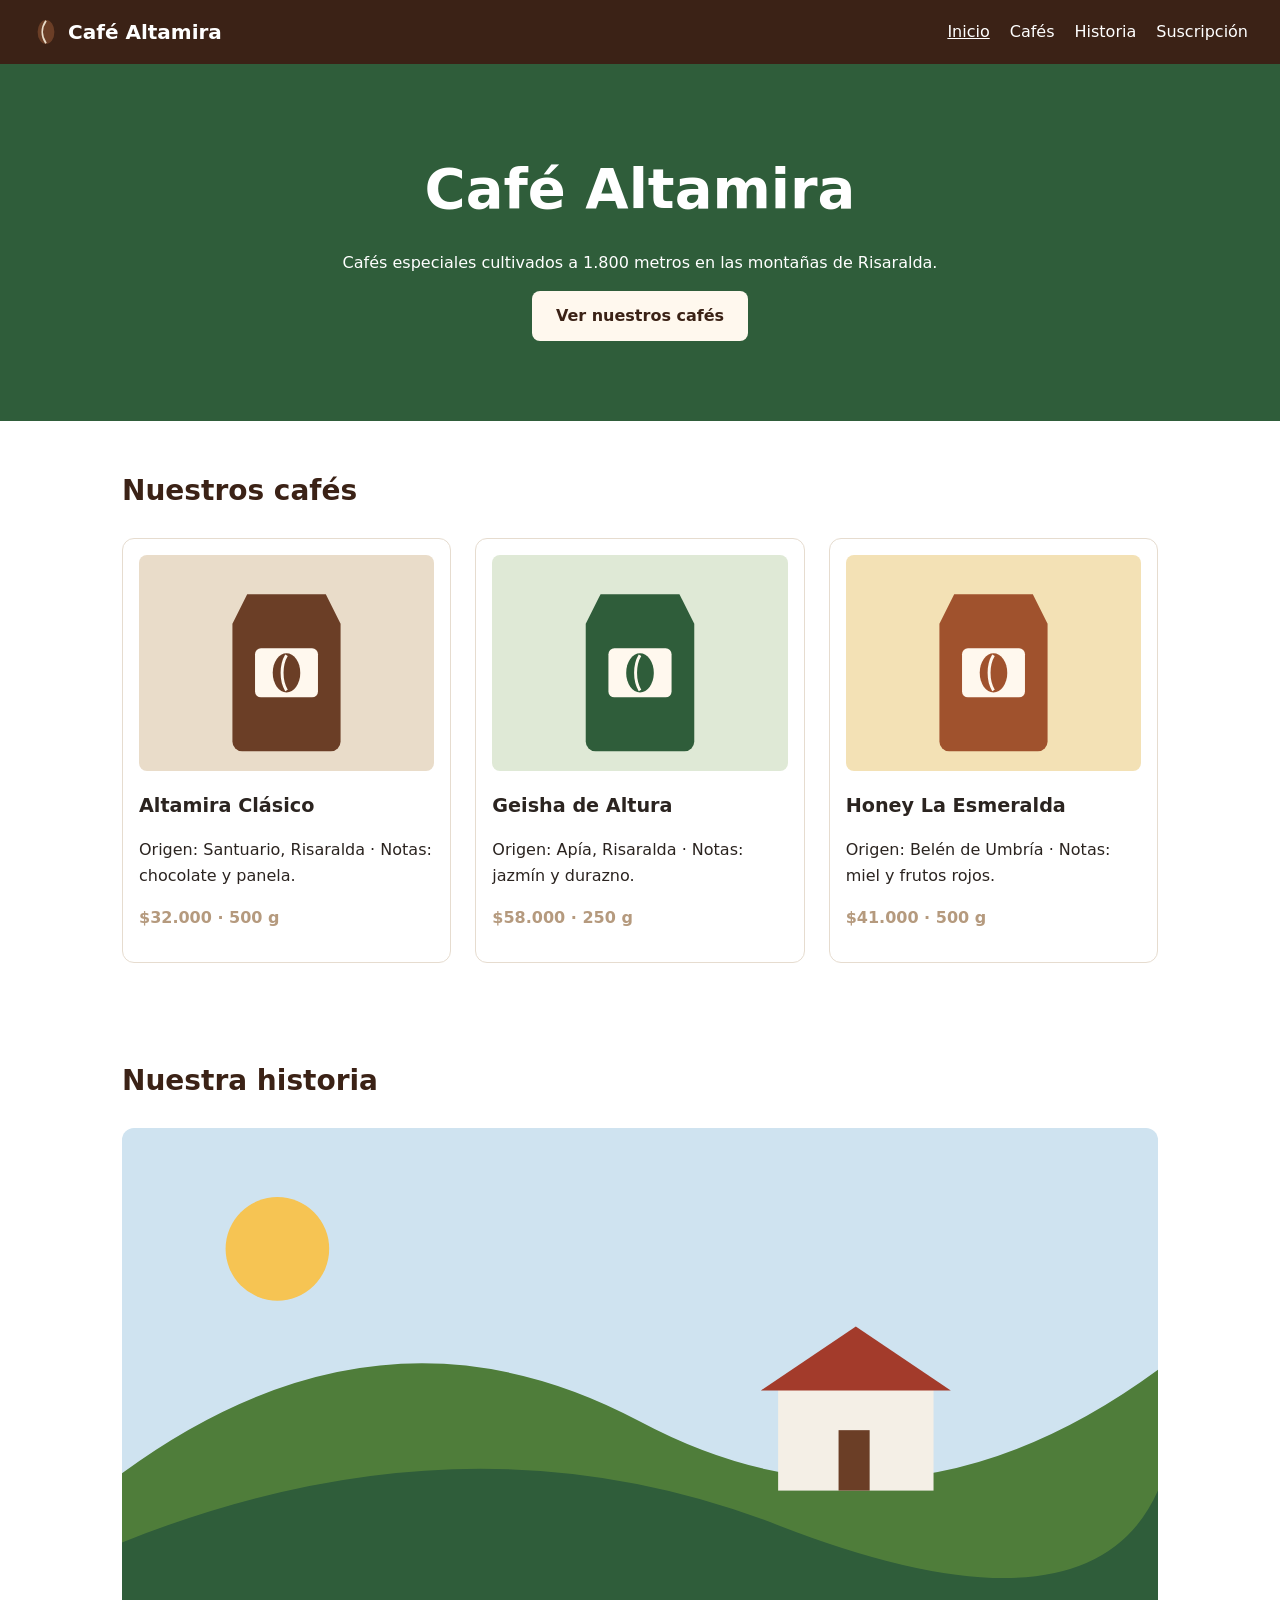
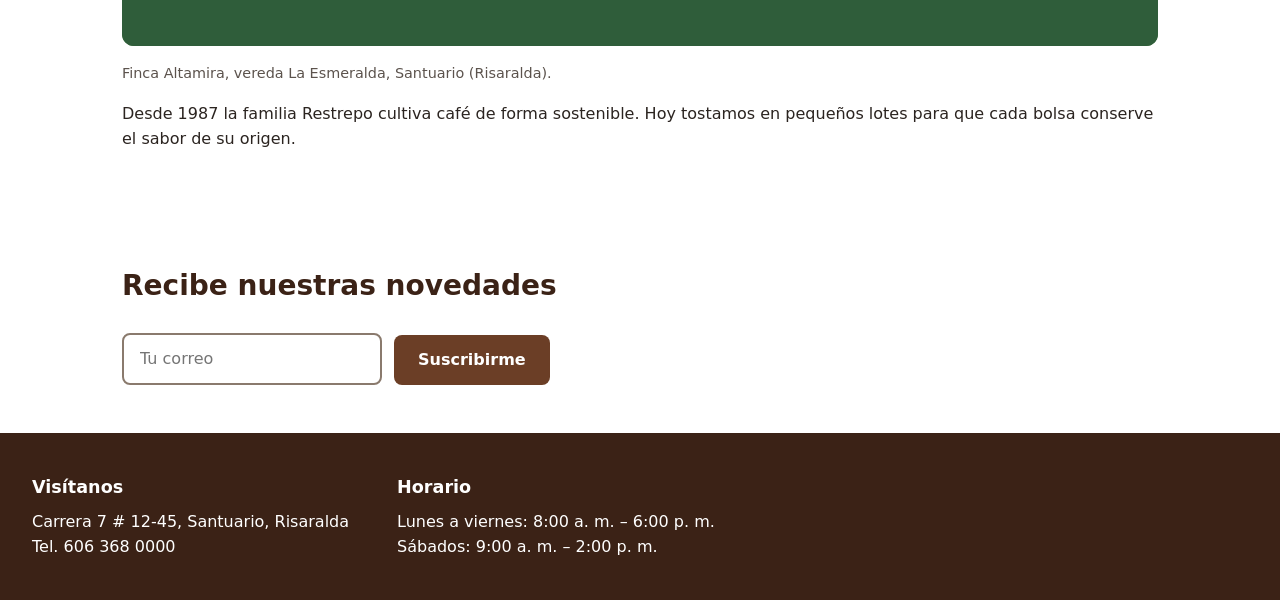
==== index.html @ e320cf99 "Primer commit del proyecto Cafe Altamira" ====
<!DOCTYPE html>
<html lang="es">
<head>
  <meta charset="UTF-8">
  <meta name="viewport" content="width=device-width, initial-scale=1.0">
  <title>Café Altamira · Cafés especiales del Eje Cafetero</title>
  <link rel="stylesheet" href="css/estilos.css">
</head>
<body>
  <!-- ============================================================
       TODO G1 (parte 1): el PRIMER elemento del body debe ser un enlace
       "Saltar al contenido" con class="saltar" que lleve a #contenido.
       ============================================================ -->

  <!-- ============================================================
       EJEMPLO RESUELTO 1 · Encabezado y navegación
       - <header> es un landmark: el lector de pantalla lo anuncia como "banner".
       - <nav> con aria-label distingue este menú de otros menús de la página.
       - Los enlaces van en una lista <ul>: el lector anuncia "lista, 4 elementos".
       ============================================================ -->
  <header class="encabezado">
    <a class="logo" href="index.html">
      <img src="img/grano.svg" alt="" width="28" height="28">
      Café Altamira
    </a>
    <nav aria-label="Principal">
      <ul class="menu">
        <li><a href="index.html" aria-current="page">Inicio</a></li>
        <li><a href="#cafes">Cafés</a></li>
        <li><a href="#historia">Historia</a></li>
        <li><a href="#suscripcion">Suscripción</a></li>
      </ul>
    </nav>
  </header>

  <!-- TODO G1 (parte 2): este div es el contenido principal.
       Conviértelo en <main id="contenido"> (y cierra con </main>). -->
  <div class="contenido">

    <!-- TODO G1 (parte 3): el título de la portada es un div con letra grande.
         Debe ser el ÚNICO <h1> de la página. -->
    <div class="hero">
      <div class="titulo-grande">Café Altamira</div>
      <p>Cafés especiales cultivados a 1.800 metros en las montañas de Risaralda.</p>
      <a class="boton" href="#cafes">Ver nuestros cafés</a>
    </div>

    <!-- ============================================================
         TODO G2 · Catálogo
         - El contenedor debe ser <section id="cafes"> con un <h2>.
         - Cada producto debe ser un <article> con el nombre en <h3>.
         - Cada imagen necesita un alt que describa el producto (no el nombre del archivo).
         ============================================================ -->
    <div class="seccion" id="cafes">
      <div class="subtitulo">Nuestros cafés</div>
      <div class="productos">
        <div class="producto">
          <img src="img/cafe-clasico.svg" width="300" height="220">
          <div class="nombre">Altamira Clásico</div>
          <p>Origen: Santuario, Risaralda · Notas: chocolate y panela.</p>
          <p class="precio">$32.000 · 500 g</p>
        </div>
        <div class="producto">
          <img src="img/cafe-geisha.svg" width="300" height="220">
          <div class="nombre">Geisha de Altura</div>
          <p>Origen: Apía, Risaralda · Notas: jazmín y durazno.</p>
          <p class="precio">$58.000 · 250 g</p>
        </div>
        <div class="producto">
          <img src="img/cafe-honey.svg" width="300" height="220">
          <div class="nombre">Honey La Esmeralda</div>
          <p>Origen: Belén de Umbría · Notas: miel y frutos rojos.</p>
          <p class="precio">$41.000 · 500 g</p>
        </div>
      </div>
    </div>

    <!-- ============================================================
         EJEMPLO RESUELTO 2 · Sección con figura
         - aria-labelledby une la sección con su título: el lector la anuncia
           como "región, Nuestra historia".
         - <figure> + <figcaption> asocian la imagen con su pie de foto.
         - El alt describe lo que se VE; el figcaption agrega contexto.
         ============================================================ -->
    <section id="historia" class="seccion" aria-labelledby="historia-titulo">
      <h2 id="historia-titulo">Nuestra historia</h2>
      <figure class="figura">
        <img src="img/finca.svg" width="600" height="300"
             alt="Casa de la finca con techo rojo entre montañas verdes cubiertas de cafetales">
        <figcaption>Finca Altamira, vereda La Esmeralda, Santuario (Risaralda).</figcaption>
      </figure>
      <p>Desde 1987 la familia Restrepo cultiva café de forma sostenible. Hoy tostamos
        en pequeños lotes para que cada bolsa conserve el sabor de su origen.</p>
    </section>

    <!-- ============================================================
         TODO G3 · Suscripción
         - Usa <section id="suscripcion"> con un <h2> y un <form> real.
         - El campo de correo necesita: <label for="...">, type="email", id y required.
         - El "botón" es un div con onclick: cámbialo por <button type="submit">.
         ============================================================ -->
    <div class="seccion" id="suscripcion">
      <div class="subtitulo">Recibe nuestras novedades</div>
      <div class="formulario">
        <input type="text" placeholder="Tu correo">
        <div class="boton" onclick="alert('¡Gracias!')">Suscribirme</div>
      </div>
    </div>

  </div>

  <!-- ============================================================
       TODO G4 · Pie de página
       - El contenedor debe ser <footer>.
       - La dirección y el teléfono van dentro de <address>.
       - El horario es una tabla de datos: <table> con <caption>,
         y celdas de encabezado <th scope="col"> / <th scope="row">.
       ============================================================ -->
  <div class="pie">
    <div>
      <div class="pie-titulo">Visítanos</div>
      <div>Carrera 7 # 12-45, Santuario, Risaralda</div>
      <div>Tel. 606 368 0000</div>
    </div>
    <div>
      <div class="pie-titulo">Horario</div>
      <div>Lunes a viernes: 8:00 a. m. – 6:00 p. m.</div>
      <div>Sábados: 9:00 a. m. – 2:00 p. m.</div>
    </div>
  </div>
</body>
</html>
---- css/estilos.css ----
/* ===== Café Altamira · estilos base ===== */
:root {
  --cafe: #6b3e26;
  --cafe-oscuro: #3b2216;
  --verde: #2f5d3a;
  --crema: #fff8ee;
  --texto: #2b2420;
}

* { box-sizing: border-box; }

body {
  margin: 0;
  font-family: system-ui, "Segoe UI", Arial, sans-serif;
  color: var(--texto);
  background: #ffffff;
  line-height: 1.6;
}

/* TODO G1 (parte 4): esta regla esconde el foco y deja sin guía a quien
   navega con teclado. Bórrala y agrega una regla :focus-visible con un
   outline visible (por ejemplo 3px solid). */
*:focus { outline: none; }

/* Enlace "Saltar al contenido": oculto hasta que recibe el foco */
.saltar {
  position: absolute;
  left: 1rem;
  top: -3rem;
  padding: .5rem 1rem;
  background: var(--cafe-oscuro);
  color: #fff;
  z-index: 10;
}
.saltar:focus { top: 1rem; }

/* ----- Encabezado ----- */
.encabezado {
  display: flex;
  flex-wrap: wrap;
  justify-content: space-between;
  align-items: center;
  gap: 1rem;
  padding: 1rem 2rem;
  background: var(--cafe-oscuro);
}
.logo {
  display: flex;
  align-items: center;
  gap: .5rem;
  color: #fff;
  font-weight: 700;
  font-size: 1.25rem;
  text-decoration: none;
}
.menu {
  display: flex;
  flex-wrap: wrap;
  gap: .5rem 1.25rem;
  list-style: none;
  margin: 0;
  padding: 0;
}
.menu a { color: #fff; text-decoration: none; }
.menu a:hover,
.menu a[aria-current="page"] { text-decoration: underline; }

/* ----- Portada ----- */
.hero {
  padding: 5rem 2rem;
  text-align: center;
  background: var(--verde);
  color: #fff;
}
.hero h1,
.titulo-grande {
  margin: 0 0 .5rem;
  font-size: clamp(2rem, 6vw, 3.5rem);
  font-weight: 800;
}
.boton {
  display: inline-block;
  padding: .75rem 1.5rem;
  border: 0;
  border-radius: .5rem;
  background: var(--crema);
  color: var(--cafe-oscuro);
  font: inherit;
  font-weight: 700;
  text-decoration: none;
  cursor: pointer;
}

/* ----- Secciones ----- */
.seccion {
  max-width: 1100px;
  margin: 0 auto;
  padding: 3rem 2rem;
}
.seccion h2,
.subtitulo {
  font-size: 1.75rem;
  font-weight: 700;
  margin: 0 0 1.5rem;
  color: var(--cafe-oscuro);
}

/* ----- Catálogo ----- */
.productos {
  display: grid;
  grid-template-columns: repeat(auto-fit, minmax(240px, 1fr));
  gap: 1.5rem;
}
.producto {
  padding: 1rem;
  border: 1px solid #e6dccf;
  border-radius: .75rem;
  background: #fff;
}
.producto img { width: 100%; height: auto; border-radius: .5rem; }
.producto h3,
.nombre { font-size: 1.2rem; font-weight: 700; margin: .75rem 0 .25rem; }

/* TODO G2 (parte 4): este color tiene un contraste de 2.7:1 sobre blanco.
   WCAG AA pide 4.5:1. Cámbialo por uno más oscuro (por ejemplo var(--cafe)). */
.precio {
  font-weight: 700;
  color: #b59a7e;
}

/* ----- Historia ----- */
.figura { margin: 0 0 1rem; }
.figura img { width: 100%; height: auto; border-radius: .75rem; }
.figura figcaption { font-size: .9rem; color: #5c534d; margin-top: .5rem; }

/* ----- Suscripción ----- */
.formulario {
  display: flex;
  flex-wrap: wrap;
  gap: .75rem;
  align-items: flex-end;
}
.formulario label { display: block; font-weight: 600; margin-bottom: .25rem; }
.formulario input {
  padding: .7rem 1rem;
  min-width: 260px;
  border: 2px solid #8a7a6d;
  border-radius: .5rem;
  font: inherit;
}
.formulario .boton { background: var(--cafe); color: #fff; }

/* ----- Pie ----- */
.pie {
  display: flex;
  flex-wrap: wrap;
  gap: 3rem;
  padding: 2.5rem 2rem;
  background: var(--cafe-oscuro);
  color: #fff;
}
.pie h2,
.pie-titulo { font-size: 1.1rem; font-weight: 700; margin: 0 0 .5rem; }
.pie address { font-style: normal; }
.pie a { color: #fff; }
.pie table { border-collapse: collapse; }
.pie caption { text-align: left; font-weight: 700; margin-bottom: .5rem; }
.pie th,
.pie td { text-align: left; padding: .25rem 1rem .25rem 0; }
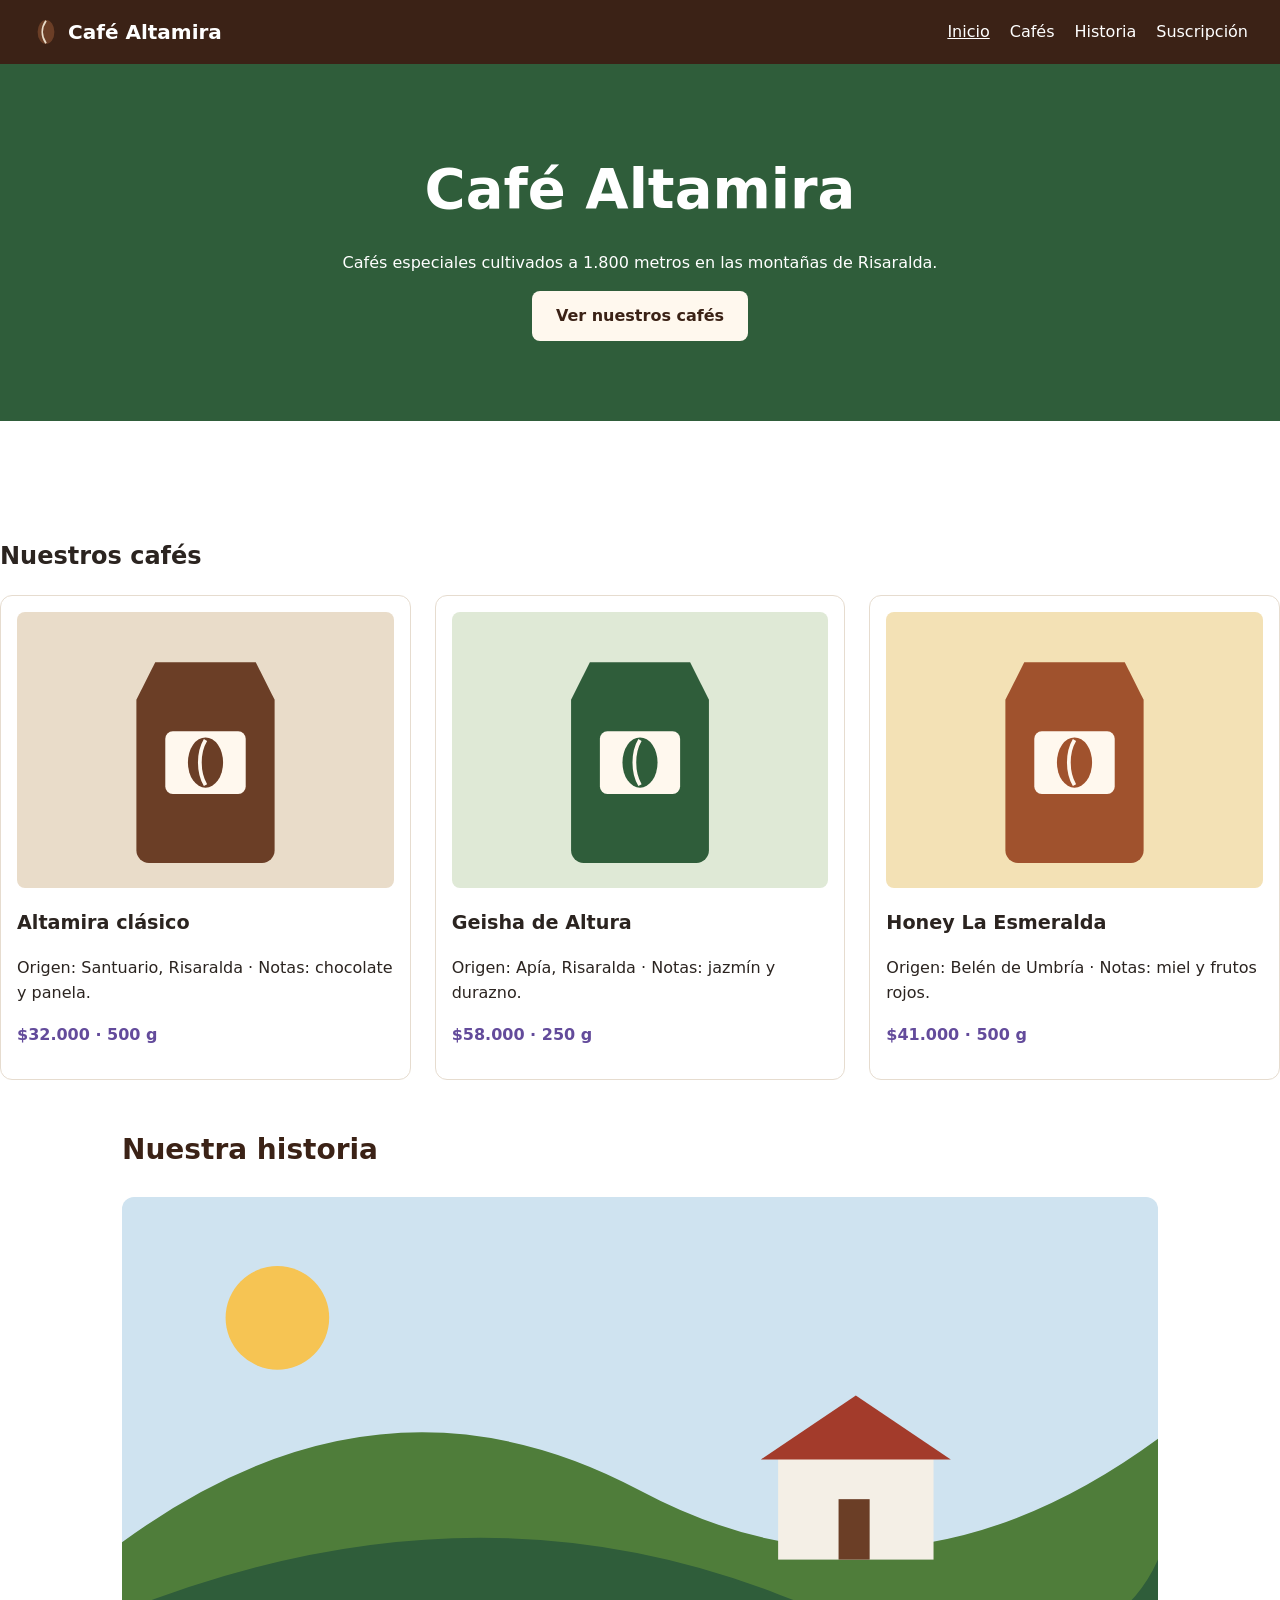
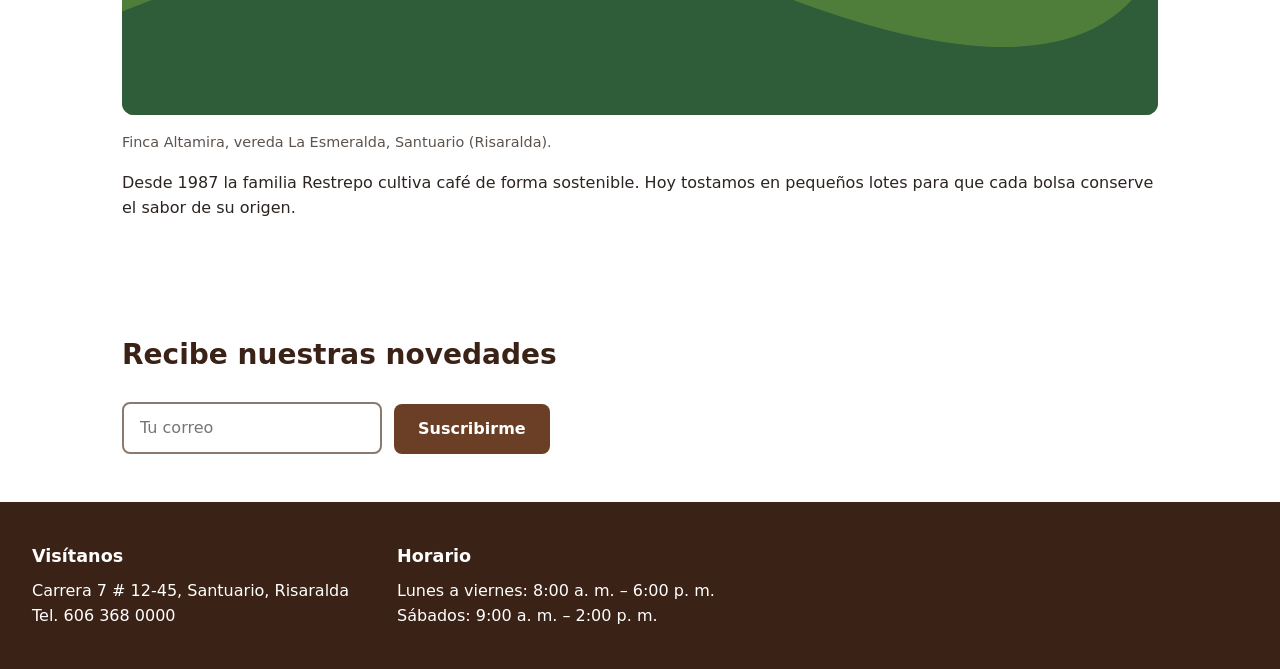
==== commit b93d76f5: "Convierte el catálogo en section y article accesibles (closes #2)" ====
--- a/index.html
+++ b/index.html
@@ -11,6 +11,8 @@
        TODO G1 (parte 1): el PRIMER elemento del body debe ser un enlace
        "Saltar al contenido" con class="saltar" que lleve a #contenido.
        ============================================================ -->
+  <a class="saltar" href="#contenido">Saltar al contenido</a>
+
 
   <!-- ============================================================
        EJEMPLO RESUELTO 1 · Encabezado y navegación
@@ -35,15 +37,15 @@
 
   <!-- TODO G1 (parte 2): este div es el contenido principal.
        Conviértelo en <main id="contenido"> (y cierra con </main>). -->
-  <div class="contenido">
+  <main id="contenido">
 
     <!-- TODO G1 (parte 3): el título de la portada es un div con letra grande.
          Debe ser el ÚNICO <h1> de la página. -->
     <div class="hero">
-      <div class="titulo-grande">Café Altamira</div>
+      <h1 class="titulo-grande">Café Altamira</h1>
       <p>Cafés especiales cultivados a 1.800 metros en las montañas de Risaralda.</p>
       <a class="boton" href="#cafes">Ver nuestros cafés</a>
-    </div>
+    </main>
 
     <!-- ============================================================
          TODO G2 · Catálogo
@@ -51,29 +53,29 @@
          - Cada producto debe ser un <article> con el nombre en <h3>.
          - Cada imagen necesita un alt que describa el producto (no el nombre del archivo).
          ============================================================ -->
-    <div class="seccion" id="cafes">
-      <div class="subtitulo">Nuestros cafés</div>
+    <section class="seccion" id="cafes"></section>
+      <h2>Nuestros cafés</h2>
       <div class="productos">
-        <div class="producto">
-          <img src="img/cafe-clasico.svg" width="300" height="220">
-          <div class="nombre">Altamira Clásico</div>
+        <article class="producto">
+          <img src="img/cafe-clasico.svg" width="300" height="220" alt="Bolsa de café Altamira Clásico de 500 gramos">
+          <h3 class="nombre">Altamira clásico</h3>
           <p>Origen: Santuario, Risaralda · Notas: chocolate y panela.</p>
           <p class="precio">$32.000 · 500 g</p>
-        </div>
-        <div class="producto">
-          <img src="img/cafe-geisha.svg" width="300" height="220">
-          <div class="nombre">Geisha de Altura</div>
+        </article>
+        <article class="producto">
+          <img src="img/cafe-geisha.svg" width="300" height="220" alt="Bolsa de café Geisha de Altura de 250 gramos">
+          <h3 class="nombre">Geisha de Altura</h3>
           <p>Origen: Apía, Risaralda · Notas: jazmín y durazno.</p>
           <p class="precio">$58.000 · 250 g</p>
-        </div>
-        <div class="producto">
-          <img src="img/cafe-honey.svg" width="300" height="220">
+      </article>
+        <article class="producto">
+          <img src="img/cafe-honey.svg" width="300" height="220" alt="Bolsa de café Honey La Esmeralda de 500 gramos">
           <div class="nombre">Honey La Esmeralda</div>
           <p>Origen: Belén de Umbría · Notas: miel y frutos rojos.</p>
           <p class="precio">$41.000 · 500 g</p>
-        </div>
+        </article>
       </div>
-    </div>
+    </section>
 
     <!-- ============================================================
          EJEMPLO RESUELTO 2 · Sección con figura
--- a/css/estilos.css
+++ b/css/estilos.css
@@ -20,7 +20,11 @@
 /* TODO G1 (parte 4): esta regla esconde el foco y deja sin guía a quien
    navega con teclado. Bórrala y agrega una regla :focus-visible con un
    outline visible (por ejemplo 3px solid). */
-*:focus { outline: none; }
+
+:focus-visible {
+    outline: 3px solid #1a73e8;
+    outline-offset: 2px;
+  }
 
 /* Enlace "Saltar al contenido": oculto hasta que recibe el foco */
 .saltar {
@@ -125,7 +129,7 @@
    WCAG AA pide 4.5:1. Cámbialo por uno más oscuro (por ejemplo var(--cafe)). */
 .precio {
   font-weight: 700;
-  color: #b59a7e;
+  color: #634b9b;
 }
 
 /* ----- Historia ----- */
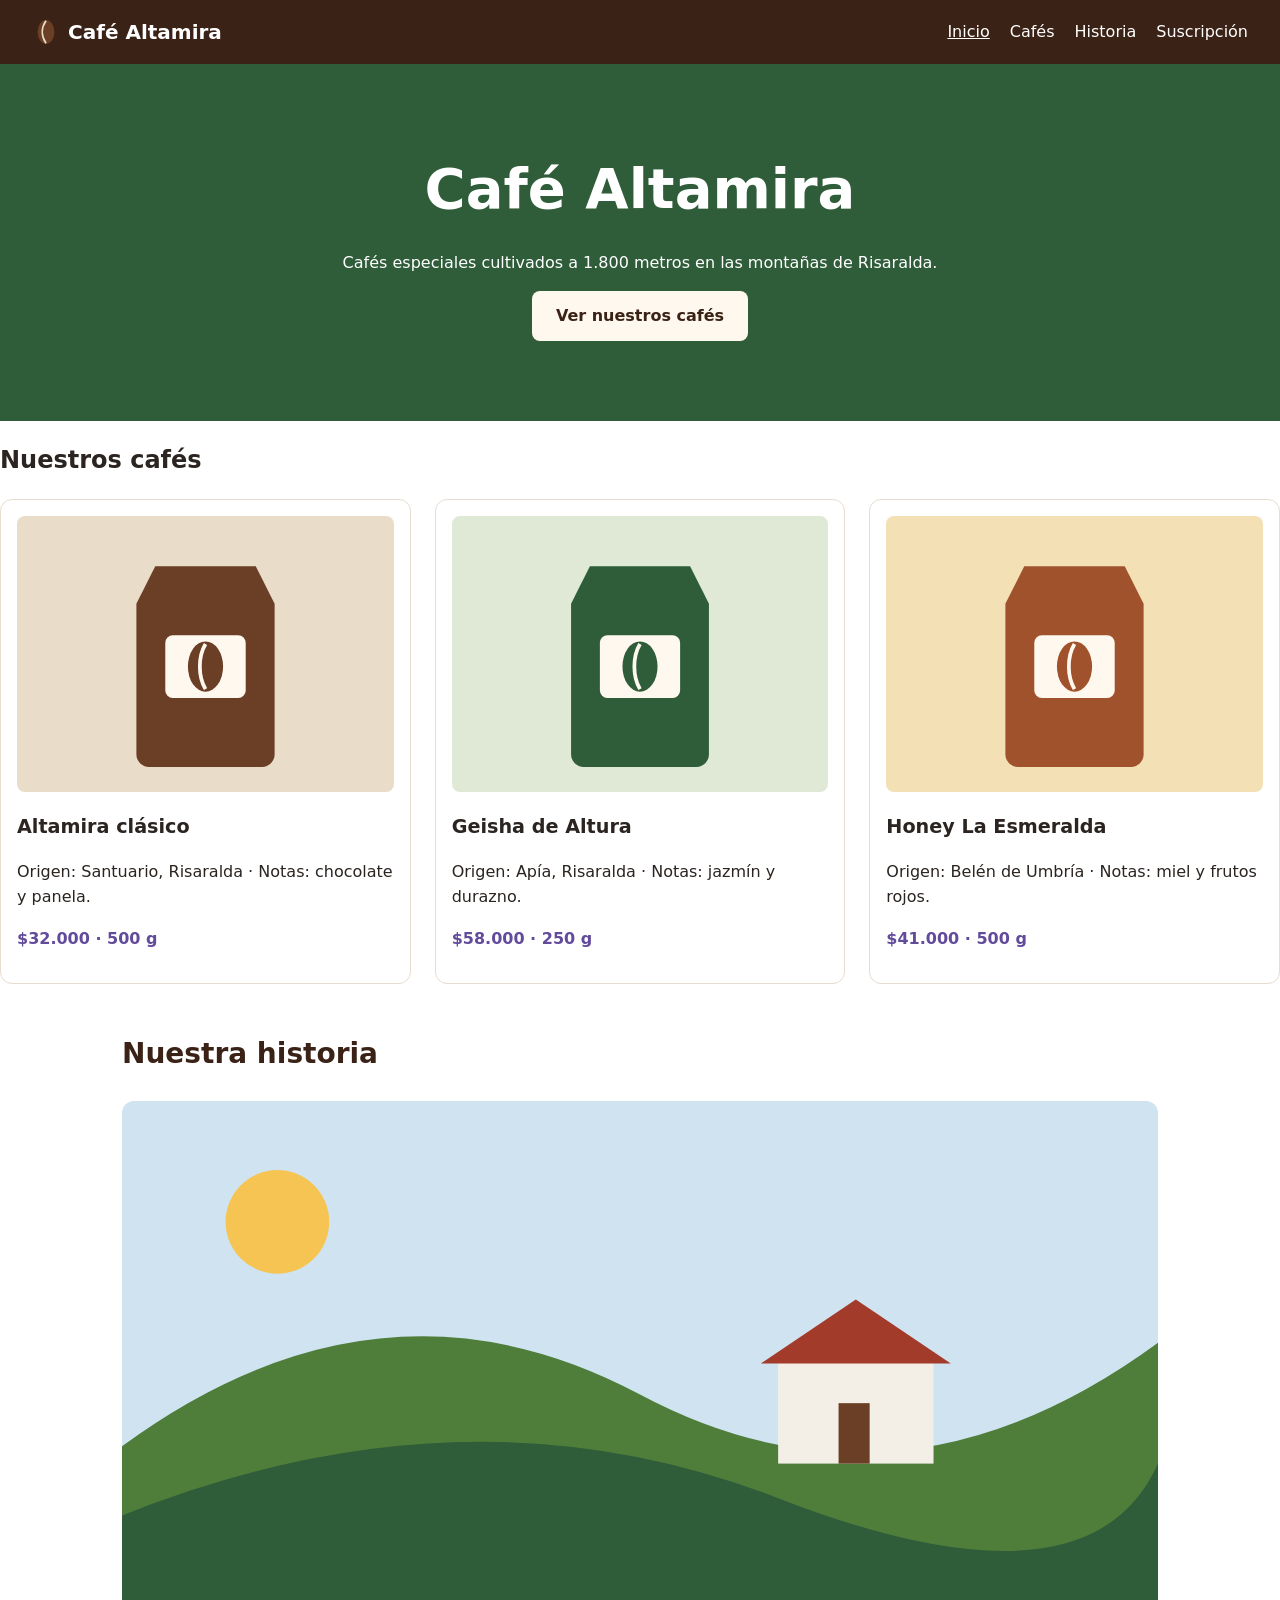
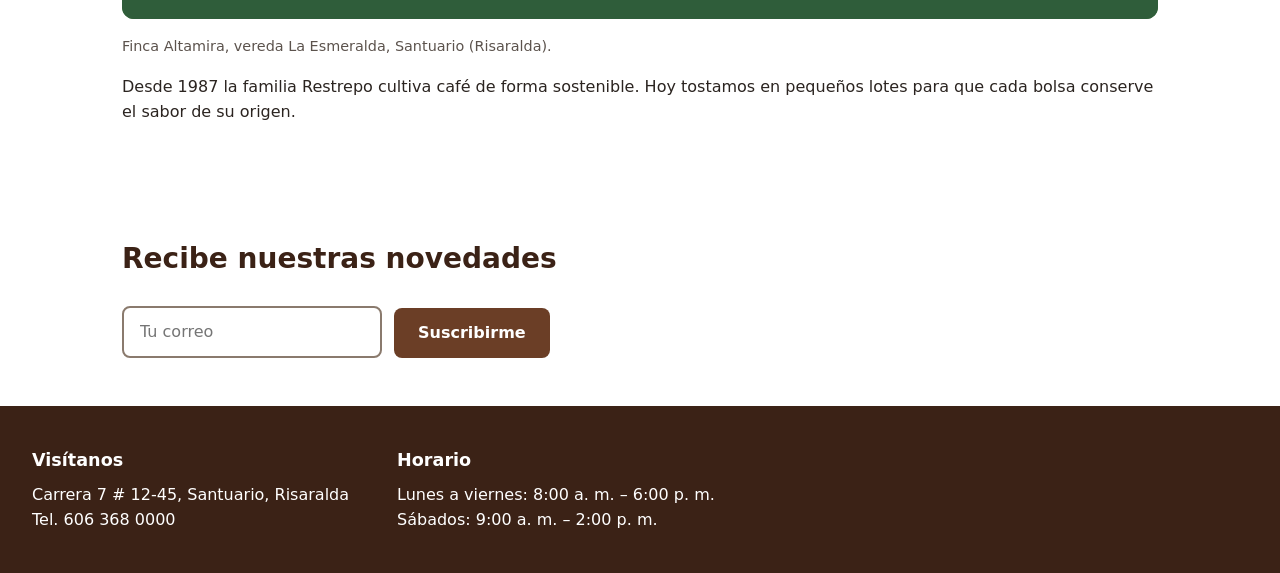
==== commit b324952e: "Completa G2: catálogo con section (closes #2)" ====
--- a/index.html
+++ b/index.html
@@ -53,7 +53,37 @@
          - Cada producto debe ser un <article> con el nombre en <h3>.
          - Cada imagen necesita un alt que describa el producto (no el nombre del archivo).
          ============================================================ -->
-    <section class="seccion" id="cafes"></section>
+<!-- ============================================================
+    <section id="cafes">
+      <h2>Nuestros cafés</h2>
+      <div class="productos">
+        <article class="producto">
+          <img src="img/cafe-clasico.svg" width="300" height="220" alt="Bolsa de café Altamira Clásico de 500 gramos">
+          <h3 class="nombre">Altamira clásico</h3>
+          <p>Origen: Santuario, Risaralda · Notas: chocolate y panela.</p>
+          <p class="precio">$32.000 · 500 g</p>
+        </article>
+
+        <article class="producto">
+          <img src="img/cafe-geisha.svg" width="300" height="220" alt="Bolsa de café Geisha de Altura de 250 gramos">
+          <h3 class="nombre">Geisha de Altura</h3>
+          <p>Origen: Apía, Risaralda · Notas: jazmín y durazno.</p>
+          <p class="precio">$58.000 · 250 g</p>
+        </article>
+
+        <article class="producto">
+          <img src="img/cafe-honey.svg" width="300" height="220" alt="Bolsa de café Honey La Esmeralda de 500 gramos">
+          <h3 class="nombre">Honey La Esmeralda</h3>
+          <p>Origen: Belén de Umbría · Notas: miel y frutos rojos.</p>
+          <p class="precio">$41.000 · 500 g</p>
+        </article>
+      </div>
+    </section>
+============================================================ -->
+
+
+    
+    <section id="cafes">
       <h2>Nuestros cafés</h2>
       <div class="productos">
         <article class="producto">
@@ -70,7 +100,7 @@
       </article>
         <article class="producto">
           <img src="img/cafe-honey.svg" width="300" height="220" alt="Bolsa de café Honey La Esmeralda de 500 gramos">
-          <div class="nombre">Honey La Esmeralda</div>
+          <h3 class="nombre">Honey La Esmeralda</h3>
           <p>Origen: Belén de Umbría · Notas: miel y frutos rojos.</p>
           <p class="precio">$41.000 · 500 g</p>
         </article>
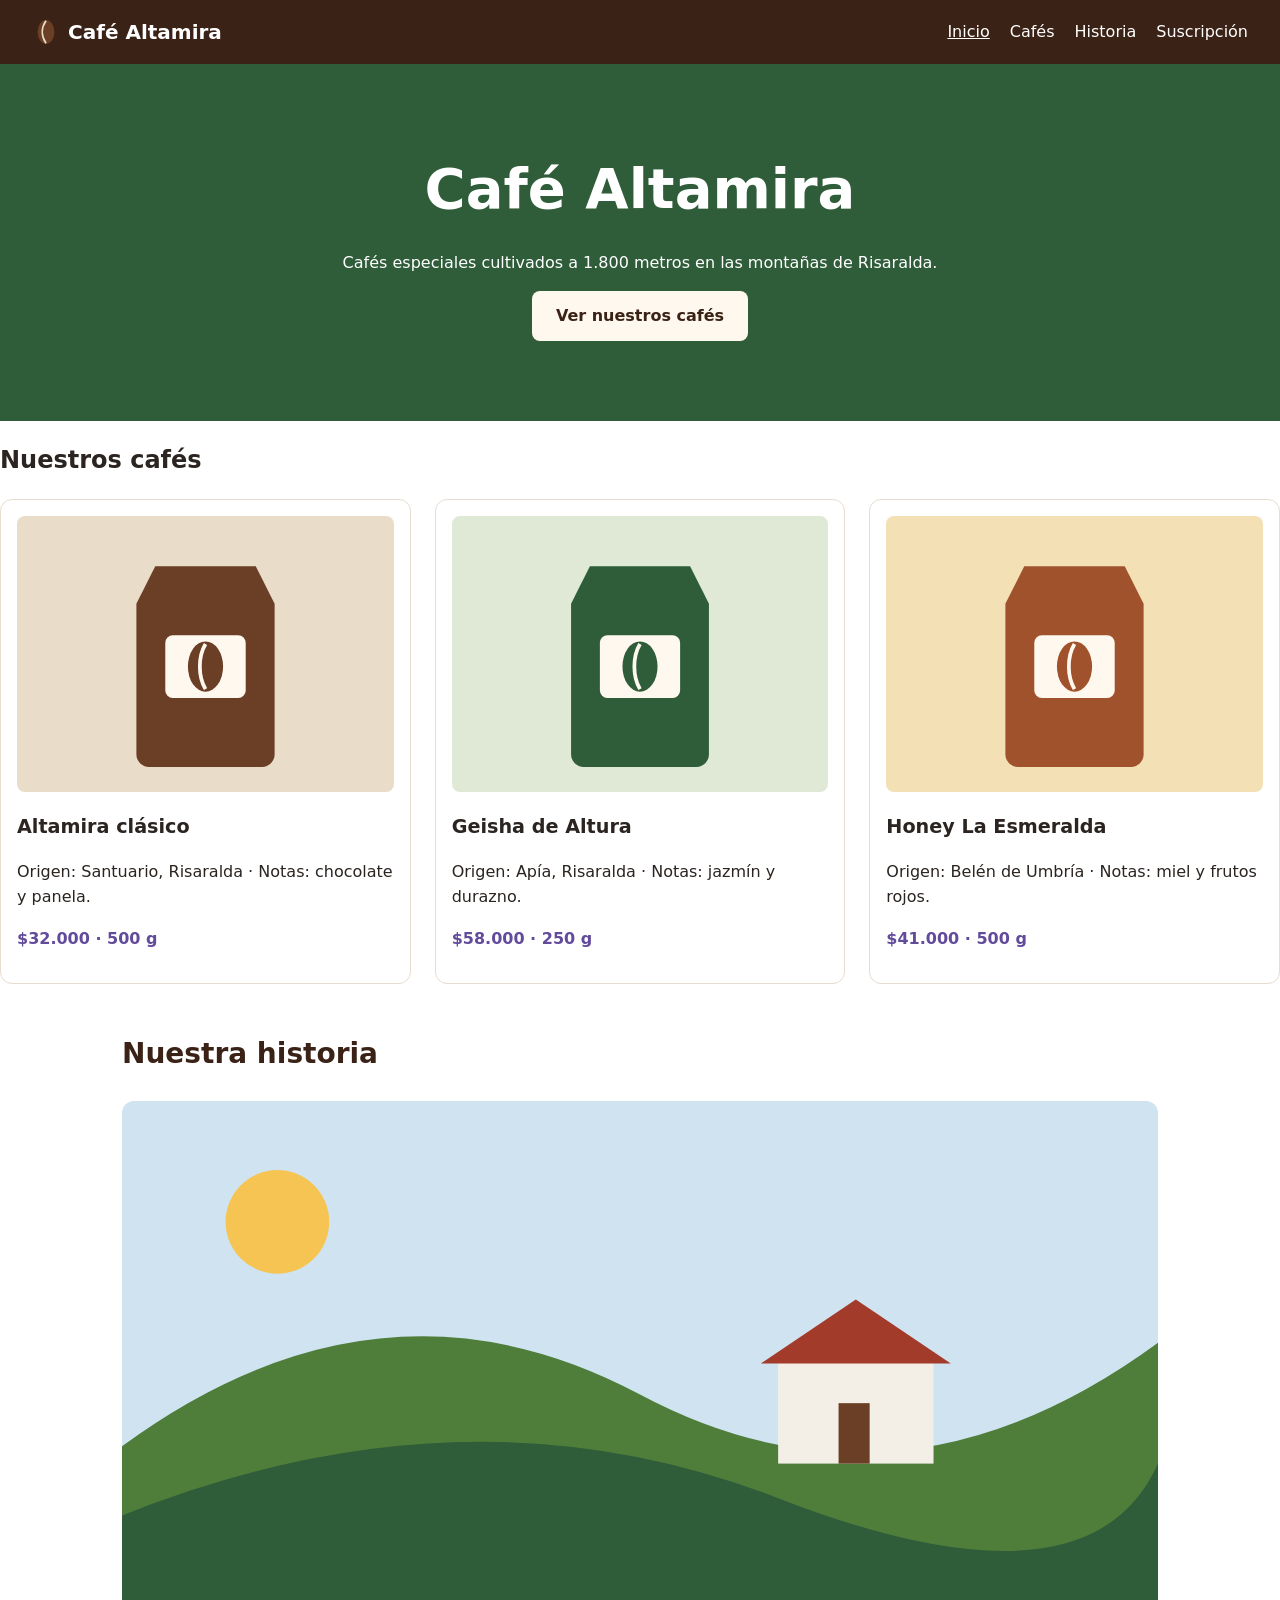
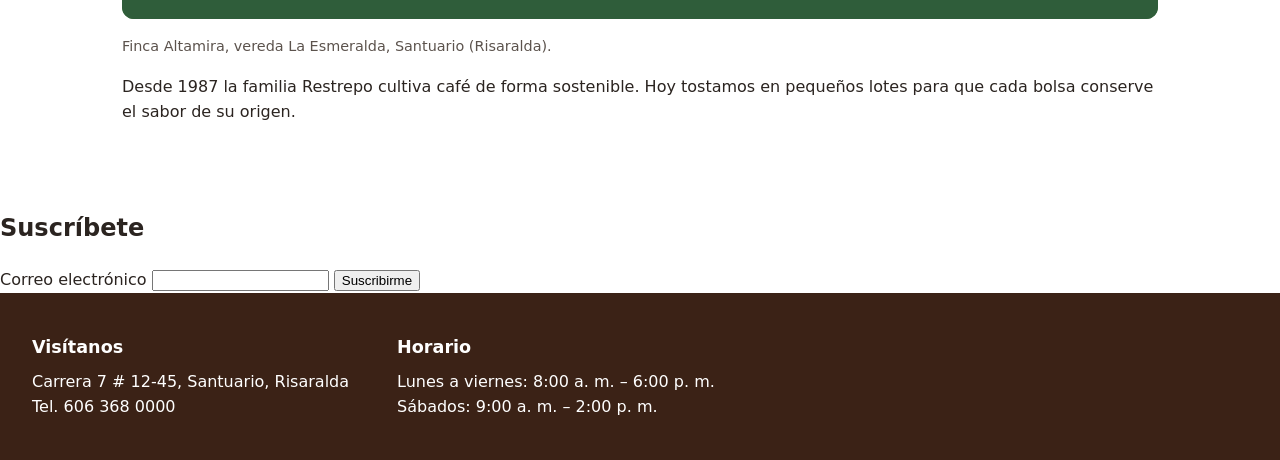
==== commit 126958e9: "Hace accesible el formulario de suscripción (closes #3)" ====
--- a/index.html
+++ b/index.html
@@ -130,8 +130,9 @@
          - Usa <section id="suscripcion"> con un <h2> y un <form> real.
          - El campo de correo necesita: <label for="...">, type="email", id y required.
          - El "botón" es un div con onclick: cámbialo por <button type="submit">.
-         ============================================================ -->
-    <div class="seccion" id="suscripcion">
+         
+    <div id="suscripcion">
+      <h2>Suscríbete</h2>
       <div class="subtitulo">Recibe nuestras novedades</div>
       <div class="formulario">
         <input type="text" placeholder="Tu correo">
@@ -140,7 +141,16 @@
     </div>
 
   </div>
+============================================================ -->
 
+    <section id="suscripcion">
+      <h2>Suscríbete</h2>
+      <form action="#" method="post">
+        <label for="correo">Correo electrónico</label>
+        <input type="email" id="correo" name="correo" required>
+        <button type="submit">Suscribirme</button>
+      </form>
+    </section>
   <!-- ============================================================
        TODO G4 · Pie de página
        - El contenedor debe ser <footer>.
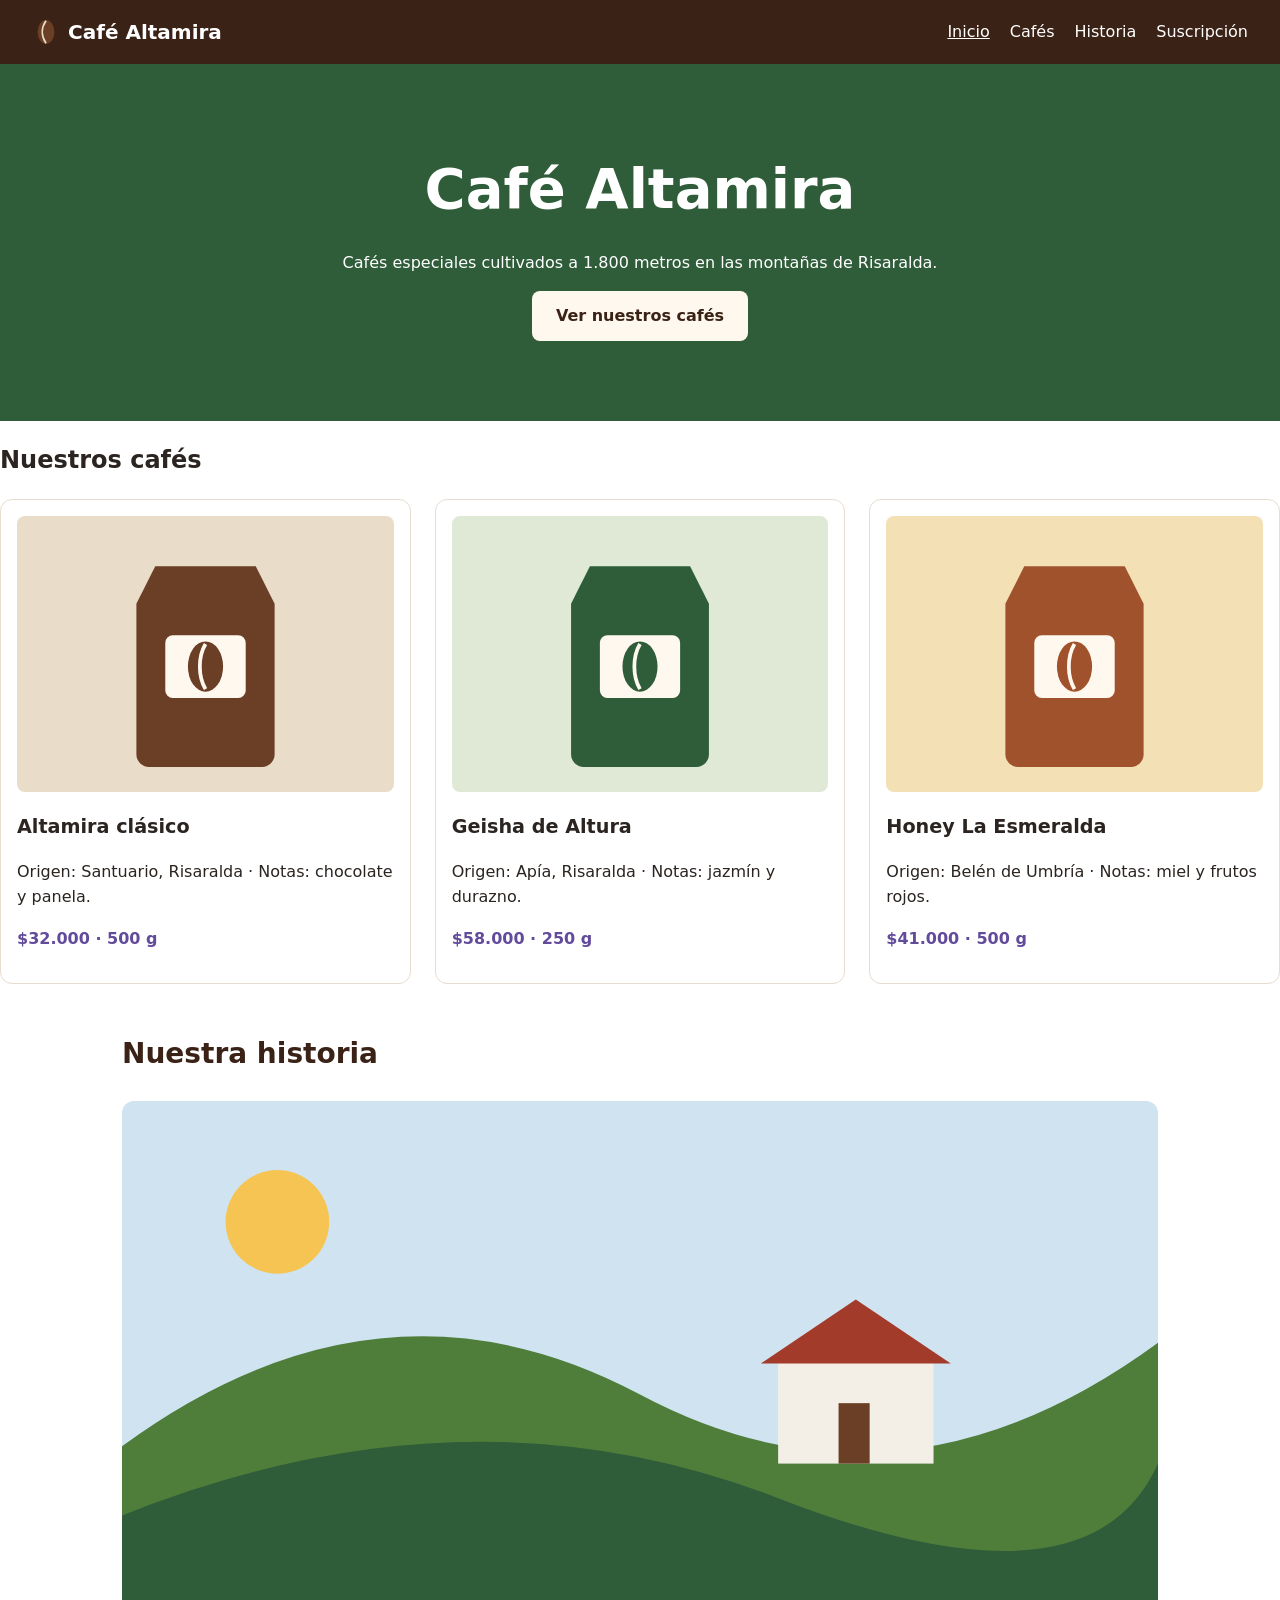
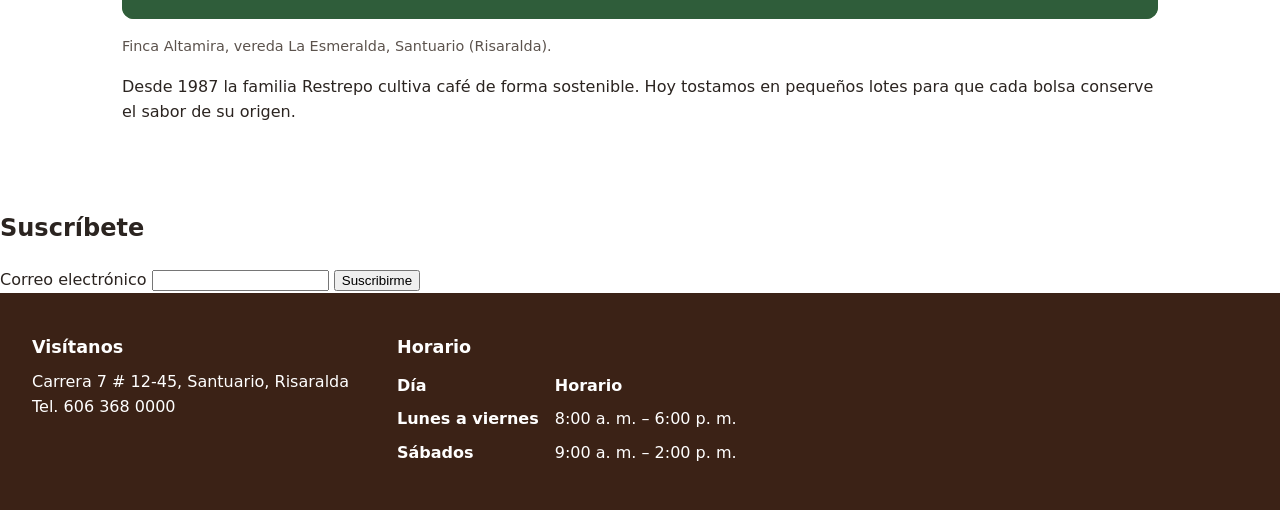
==== commit 430824c5: "convierte el pie de pagina en footer con address y tabla (closes #4)" ====
--- a/index.html
+++ b/index.html
@@ -157,7 +157,7 @@
        - La dirección y el teléfono van dentro de <address>.
        - El horario es una tabla de datos: <table> con <caption>,
          y celdas de encabezado <th scope="col"> / <th scope="row">.
-       ============================================================ -->
+      
   <div class="pie">
     <div>
       <div class="pie-titulo">Visítanos</div>
@@ -172,3 +172,37 @@
   </div>
 </body>
 </html>
+
+ ============================================================ -->
+  <footer class="pie">
+    <div>
+      <h2 class="pie-titulo">Visítanos</h2>
+      <address>
+        Carrera 7 # 12-45, Santuario, Risaralda<br>
+        Tel. 606 368 0000
+      </address>
+    </div>
+    <div>
+      <table>
+        <caption class="pie-titulo">Horario</caption>
+        <thead>
+          <tr>
+            <th scope="col">Día</th>
+            <th scope="col">Horario</th>
+          </tr>
+        </thead>
+        <tbody>
+          <tr>
+            <th scope="row">Lunes a viernes</th>
+            <td>8:00 a. m. – 6:00 p. m.</td>
+          </tr>
+          <tr>
+            <th scope="row">Sábados</th>
+            <td>9:00 a. m. – 2:00 p. m.</td>
+          </tr>
+        </tbody>
+      </table>
+    </div>
+  </footer>
+</body>
+</html>
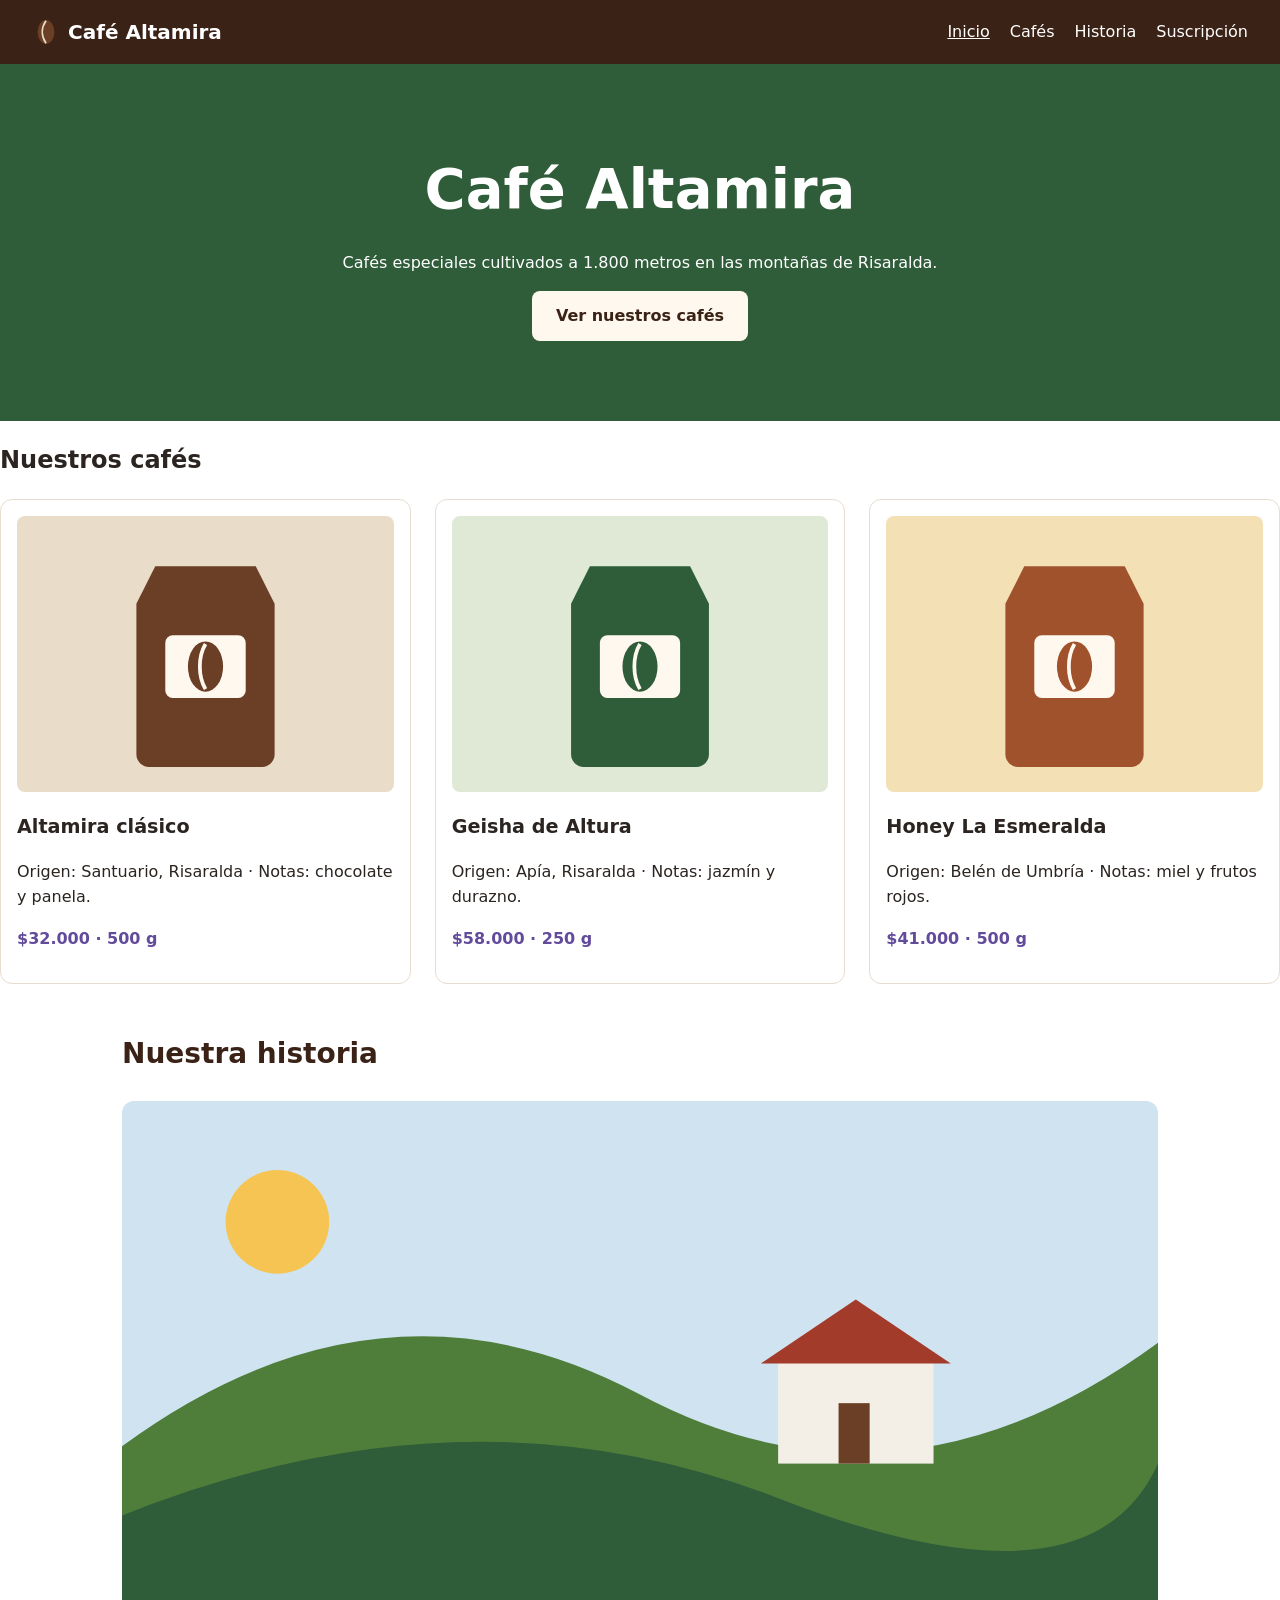
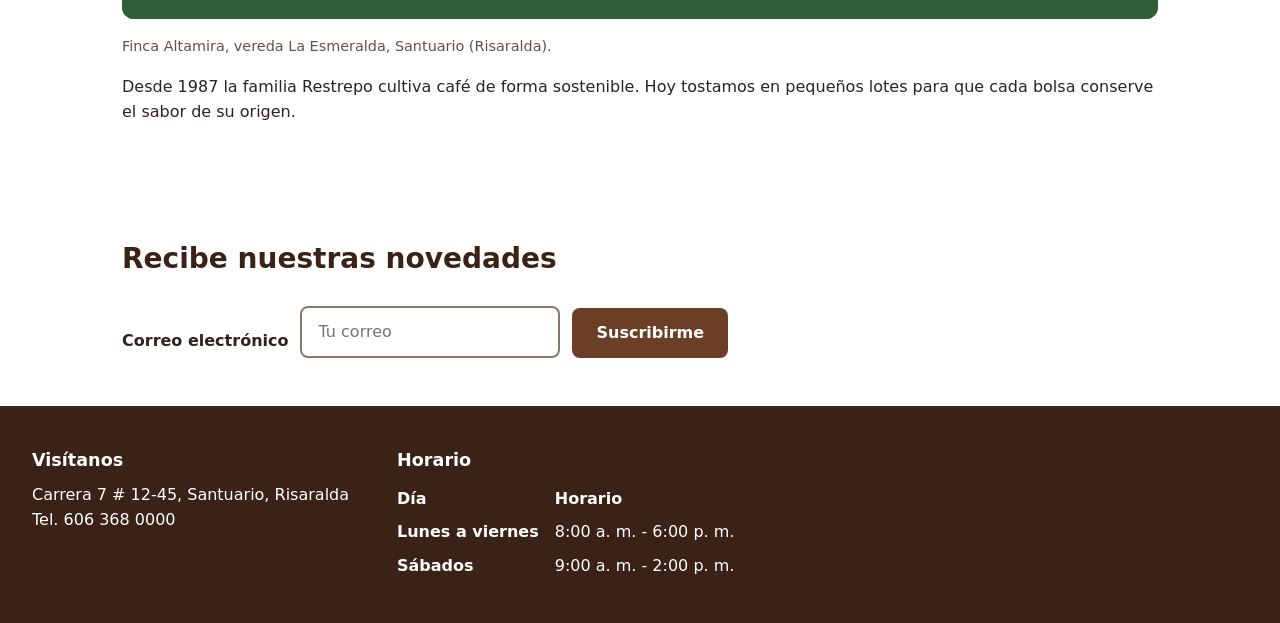
==== commit 3cd0de9f: "Completa G1, G2 y G4: estructura semántica corregida (closes #1, closes #4)" ====
--- a/index.html
+++ b/index.html
@@ -7,19 +7,22 @@
   <link rel="stylesheet" href="css/estilos.css">
 </head>
 <body>
+
   <!-- ============================================================
        TODO G1 (parte 1): el PRIMER elemento del body debe ser un enlace
        "Saltar al contenido" con class="saltar" que lleve a #contenido.
        ============================================================ -->
+
   <a class="saltar" href="#contenido">Saltar al contenido</a>
-
-
-  <!-- ============================================================
+  
+    <!-- ============================================================
        EJEMPLO RESUELTO 1 · Encabezado y navegación
        - <header> es un landmark: el lector de pantalla lo anuncia como "banner".
        - <nav> con aria-label distingue este menú de otros menús de la página.
        - Los enlaces van en una lista <ul>: el lector anuncia "lista, 4 elementos".
        ============================================================ -->
+
+
   <header class="encabezado">
     <a class="logo" href="index.html">
       <img src="img/grano.svg" alt="" width="28" height="28">
@@ -35,72 +38,45 @@
     </nav>
   </header>
 
+
   <!-- TODO G1 (parte 2): este div es el contenido principal.
        Conviértelo en <main id="contenido"> (y cierra con </main>). -->
+
+
   <main id="contenido">
 
-    <!-- TODO G1 (parte 3): el título de la portada es un div con letra grande.
-         Debe ser el ÚNICO <h1> de la página. -->
     <div class="hero">
       <h1 class="titulo-grande">Café Altamira</h1>
       <p>Cafés especiales cultivados a 1.800 metros en las montañas de Risaralda.</p>
       <a class="boton" href="#cafes">Ver nuestros cafés</a>
-    </main>
+    </div>
 
-    <!-- ============================================================
+<!-- ============================================================
          TODO G2 · Catálogo
          - El contenedor debe ser <section id="cafes"> con un <h2>.
          - Cada producto debe ser un <article> con el nombre en <h3>.
          - Cada imagen necesita un alt que describa el producto (no el nombre del archivo).
          ============================================================ -->
-<!-- ============================================================
+
+
     <section id="cafes">
       <h2>Nuestros cafés</h2>
       <div class="productos">
         <article class="producto">
           <img src="img/cafe-clasico.svg" width="300" height="220" alt="Bolsa de café Altamira Clásico de 500 gramos">
-          <h3 class="nombre">Altamira clásico</h3>
-          <p>Origen: Santuario, Risaralda · Notas: chocolate y panela.</p>
-          <p class="precio">$32.000 · 500 g</p>
-        </article>
-
-        <article class="producto">
-          <img src="img/cafe-geisha.svg" width="300" height="220" alt="Bolsa de café Geisha de Altura de 250 gramos">
-          <h3 class="nombre">Geisha de Altura</h3>
-          <p>Origen: Apía, Risaralda · Notas: jazmín y durazno.</p>
-          <p class="precio">$58.000 · 250 g</p>
-        </article>
-
-        <article class="producto">
-          <img src="img/cafe-honey.svg" width="300" height="220" alt="Bolsa de café Honey La Esmeralda de 500 gramos">
-          <h3 class="nombre">Honey La Esmeralda</h3>
-          <p>Origen: Belén de Umbría · Notas: miel y frutos rojos.</p>
-          <p class="precio">$41.000 · 500 g</p>
-        </article>
-      </div>
-    </section>
-============================================================ -->
-
-
-    
-    <section id="cafes">
-      <h2>Nuestros cafés</h2>
-      <div class="productos">
-        <article class="producto">
-          <img src="img/cafe-clasico.svg" width="300" height="220" alt="Bolsa de café Altamira Clásico de 500 gramos">
-          <h3 class="nombre">Altamira clásico</h3>
+          <h3>Altamira clásico</h3>
           <p>Origen: Santuario, Risaralda · Notas: chocolate y panela.</p>
           <p class="precio">$32.000 · 500 g</p>
         </article>
         <article class="producto">
           <img src="img/cafe-geisha.svg" width="300" height="220" alt="Bolsa de café Geisha de Altura de 250 gramos">
-          <h3 class="nombre">Geisha de Altura</h3>
+          <h3>Geisha de Altura</h3>
           <p>Origen: Apía, Risaralda · Notas: jazmín y durazno.</p>
           <p class="precio">$58.000 · 250 g</p>
-      </article>
+        </article>
         <article class="producto">
           <img src="img/cafe-honey.svg" width="300" height="220" alt="Bolsa de café Honey La Esmeralda de 500 gramos">
-          <h3 class="nombre">Honey La Esmeralda</h3>
+          <h3>Honey La Esmeralda</h3>
           <p>Origen: Belén de Umbría · Notas: miel y frutos rojos.</p>
           <p class="precio">$41.000 · 500 g</p>
         </article>
@@ -114,6 +90,8 @@
          - <figure> + <figcaption> asocian la imagen con su pie de foto.
          - El alt describe lo que se VE; el figcaption agrega contexto.
          ============================================================ -->
+
+
     <section id="historia" class="seccion" aria-labelledby="historia-titulo">
       <h2 id="historia-titulo">Nuestra historia</h2>
       <figure class="figura">
@@ -131,49 +109,31 @@
          - El campo de correo necesita: <label for="...">, type="email", id y required.
          - El "botón" es un div con onclick: cámbialo por <button type="submit">.
          
-    <div id="suscripcion">
-      <h2>Suscríbete</h2>
-      <div class="subtitulo">Recibe nuestras novedades</div>
-      <div class="formulario">
-        <input type="text" placeholder="Tu correo">
-        <div class="boton" onclick="alert('¡Gracias!')">Suscribirme</div>
-      </div>
-    </div>
-
-  </div>
+  
 ============================================================ -->
 
-    <section id="suscripcion">
-      <h2>Suscríbete</h2>
-      <form action="#" method="post">
+
+    <section class="seccion" id="suscripcion">
+      <h2 class="subtitulo">Recibe nuestras novedades</h2>
+      <form class="formulario" action="#" method="post">
         <label for="correo">Correo electrónico</label>
-        <input type="email" id="correo" name="correo" required>
-        <button type="submit">Suscribirme</button>
+        <input type="email" id="correo" name="correo" placeholder="Tu correo" required>
+        <button class="boton" type="submit">Suscribirme</button>
       </form>
     </section>
+
+  </main>
+
   <!-- ============================================================
        TODO G4 · Pie de página
        - El contenedor debe ser <footer>.
        - La dirección y el teléfono van dentro de <address>.
        - El horario es una tabla de datos: <table> con <caption>,
          y celdas de encabezado <th scope="col"> / <th scope="row">.
-      
-  <div class="pie">
-    <div>
-      <div class="pie-titulo">Visítanos</div>
-      <div>Carrera 7 # 12-45, Santuario, Risaralda</div>
-      <div>Tel. 606 368 0000</div>
-    </div>
-    <div>
-      <div class="pie-titulo">Horario</div>
-      <div>Lunes a viernes: 8:00 a. m. – 6:00 p. m.</div>
-      <div>Sábados: 9:00 a. m. – 2:00 p. m.</div>
-    </div>
-  </div>
-</body>
-</html>
+    
+ ============================================================ -->
 
- ============================================================ -->
+
   <footer class="pie">
     <div>
       <h2 class="pie-titulo">Visítanos</h2>
@@ -194,11 +154,11 @@
         <tbody>
           <tr>
             <th scope="row">Lunes a viernes</th>
-            <td>8:00 a. m. – 6:00 p. m.</td>
+            <td>8:00 a. m. - 6:00 p. m.</td>
           </tr>
           <tr>
             <th scope="row">Sábados</th>
-            <td>9:00 a. m. – 2:00 p. m.</td>
+            <td>9:00 a. m. - 2:00 p. m.</td>
           </tr>
         </tbody>
       </table>
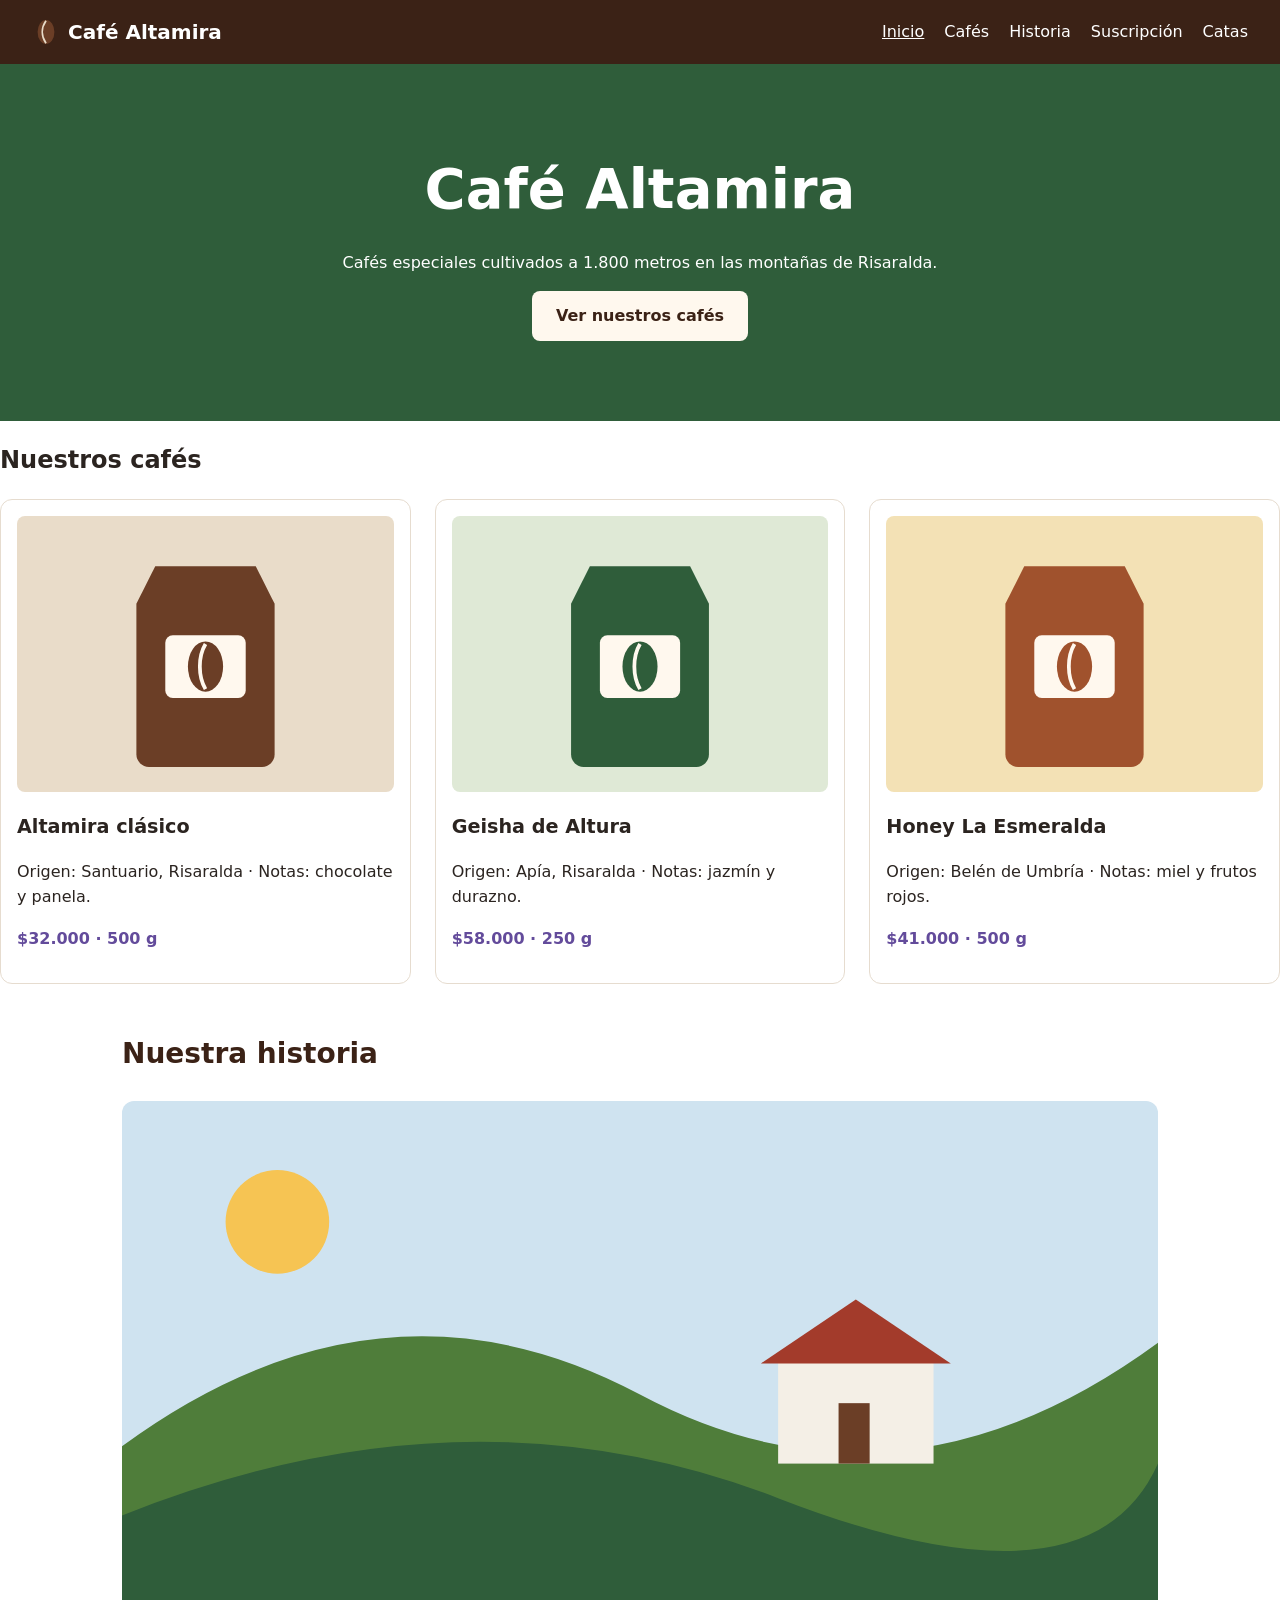
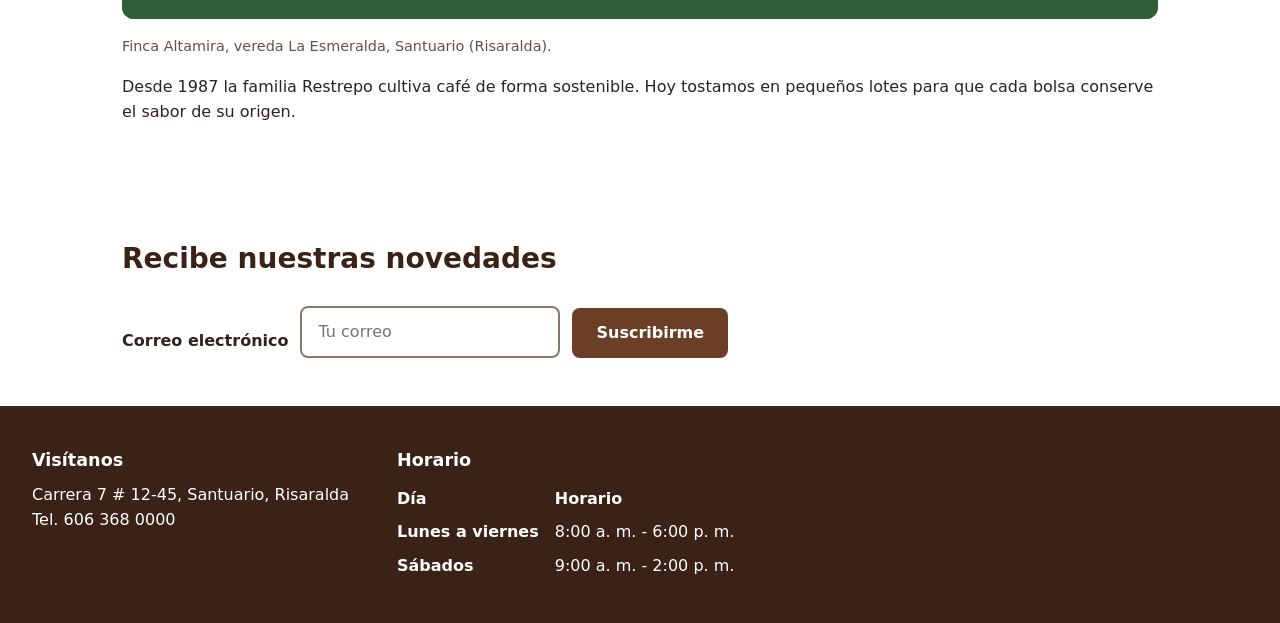
==== commit 206334db: "Agrega eventos.html con formulario accesible y evidencia de Lighthouse" ====
--- a/index.html
+++ b/index.html
@@ -34,6 +34,7 @@
         <li><a href="#cafes">Cafés</a></li>
         <li><a href="#historia">Historia</a></li>
         <li><a href="#suscripcion">Suscripción</a></li>
+        <li><a href="eventos.html">Catas</a></li>
       </ul>
     </nav>
   </header>
